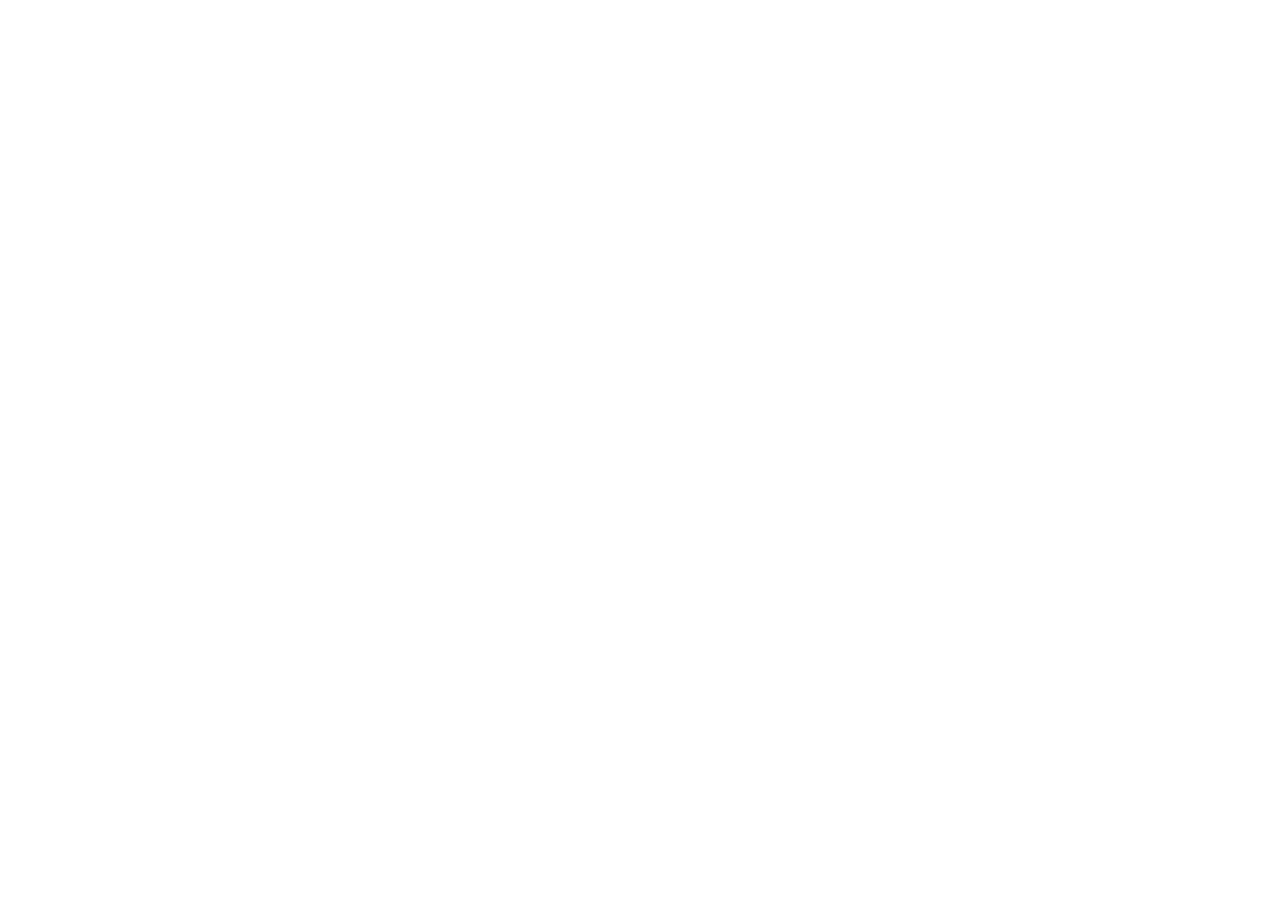
==== index.html @ 8bc3b3e1 "feat: initialize nexus unblocked game hub Set up project structure with React, Vite, Tailwind CSS, a" ====
<!doctype html>
<html lang="en">
  <head>
    <meta charset="UTF-8" />
    <meta name="viewport" content="width=device-width, initial-scale=1.0" />
    <title>Nexus Unblocked - HTML5 Games Hub</title>
    <meta name="description" content="Fast and lightweight unblocked HTML5 games collection loaded via iframe JSON configurations with tab disguise and theater mode." />
    <meta property="og:title" content="Nexus Unblocked - HTML5 Games Hub" />
    <meta property="og:description" content="Fast and lightweight unblocked HTML5 games collection loaded via iframe JSON configurations with tab disguise and theater mode." />
    <meta property="og:type" content="website" />
    <meta name="twitter:card" content="summary_large_image" />
    <link rel="icon" type="image/svg+xml" href="data:image/svg+xml,<svg xmlns='http://www.w3.org/2000/svg' viewBox='0 0 24 24' fill='%236366f1'><path d='M6 11h4V7a1 1 0 0 1 2 0v4h4a1 1 0 0 1 0 2h-4v4a1 1 0 0 1-2 0v-4H6a1 1 0 0 1 0-2z'/></svg>" />
    <link rel="preconnect" href="https://fonts.googleapis.com">
    <link rel="preconnect" href="https://fonts.gstatic.com" crossorigin>
    <link href="https://fonts.googleapis.com/css2?family=Plus+Jakarta+Sans:wght@400;500;600;700;800&family=JetBrains+Mono:wght@400;500;600&display=swap" rel="stylesheet">
  </head>
  <body>
    <div id="root"></div>
    <script type="module" src="/src/main.jsx"></script>
  </body>
</html>
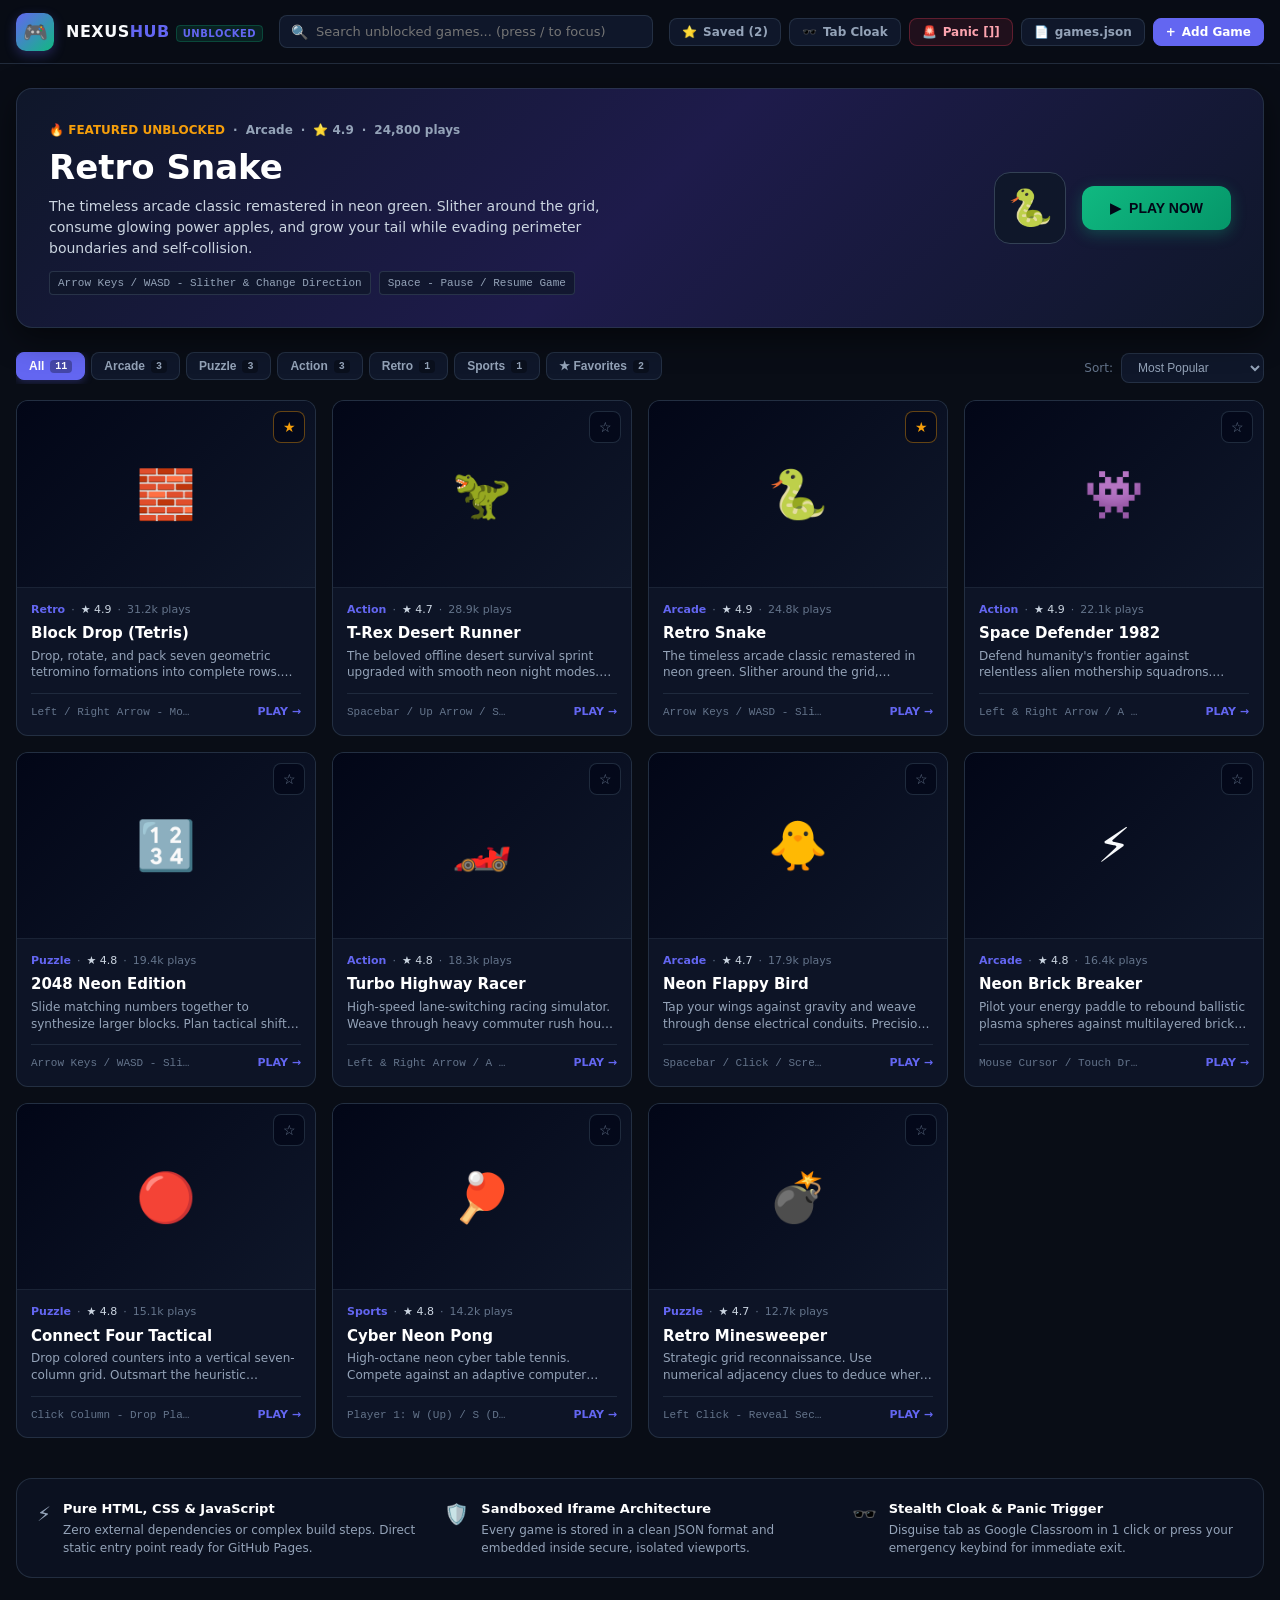
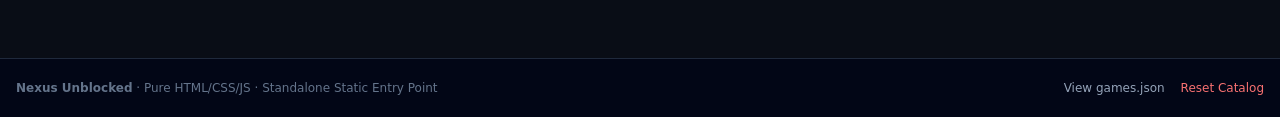
==== commit dc66b96f: "feat: implement core UI and game catalog logic Migrate application to a custom, build-free architect" ====
--- a/index.html
+++ b/index.html
@@ -13,10 +13,328 @@
     <link rel="preconnect" href="https://fonts.googleapis.com">
     <link rel="preconnect" href="https://fonts.gstatic.com" crossorigin>
     <link href="https://fonts.googleapis.com/css2?family=Plus+Jakarta+Sans:wght@400;500;600;700;800&family=JetBrains+Mono:wght@400;500;600&display=swap" rel="stylesheet">
+    <link rel="stylesheet" href="./src/style.css">
   </head>
   <body>
-    <div id="root"></div>
-    <script type="module" src="/src/main.jsx"></script>
+
+    <!-- Header Navigation -->
+    <header class="site-header">
+      <div class="container header-content">
+        
+        <!-- Brand Logo -->
+        <a class="brand" onclick="setCategory('All')">
+          <div class="brand-icon">🎮</div>
+          <div>
+            <div class="brand-title">Nexus<span>Hub</span><span class="badge-unblocked">Unblocked</span></div>
+          </div>
+        </a>
+
+        <!-- Live Search -->
+        <div class="search-bar">
+          <span class="search-icon">🔍</span>
+          <input
+            type="text"
+            id="searchInput"
+            class="search-input"
+            placeholder="Search unblocked games... (press / to focus)"
+          />
+        </div>
+
+        <!-- Quick Utilities -->
+        <div class="header-actions">
+          <button class="btn-action" onclick="setCategory('Favorites')" title="Saved Games">
+            <span>⭐</span>
+            <span id="favCountText">Saved (0)</span>
+          </button>
+
+          <button class="btn-action" onclick="openModal('cloakModal')" title="Disguise this browser tab">
+            <span>🕶️</span>
+            <span>Tab Cloak</span>
+          </button>
+
+          <button class="btn-action btn-panic" onclick="openModal('panicModal')" title="Emergency Panic Boss Key">
+            <span>🚨</span>
+            <span id="panicBtnText">Panic []]</span>
+          </button>
+
+          <button class="btn-action" onclick="openModal('jsonModal')" title="Inspect and edit games.json">
+            <span>📄</span>
+            <span>games.json</span>
+          </button>
+
+          <button class="btn-action btn-primary" onclick="openModal('addGameModal')">
+            <span>+</span>
+            <span>Add Game</span>
+          </button>
+        </div>
+
+      </div>
+    </header>
+
+    <!-- Main Content -->
+    <main class="container" style="flex: 1; padding-bottom: 40px;">
+      
+      <!-- Hero Featured Game Banner -->
+      <section id="heroBanner" class="hero-banner" style="display: none;"></section>
+
+      <!-- Category Filter & Sort Toolbar -->
+      <section class="filter-bar">
+        <div class="category-tabs" id="categoryTabs"></div>
+
+        <div style="display: flex; align-items: center; gap: 8px;">
+          <span style="font-size: 12px; color: var(--text-dim);">Sort:</span>
+          <select id="sortSelect" class="sort-select">
+            <option value="popular">Most Popular</option>
+            <option value="rating">Top Rated</option>
+            <option value="title">Alphabetical (A-Z)</option>
+          </select>
+        </div>
+      </section>
+
+      <!-- Search Count Indicator -->
+      <div id="searchCountMsg" style="font-size: 12px; color: var(--text-muted); margin-bottom: 12px; display: none;"></div>
+
+      <!-- Games Grid -->
+      <section id="gamesGrid" class="games-grid"></section>
+
+      <!-- Architecture Features Strip -->
+      <section class="features-strip">
+        <div class="feature-item">
+          <div class="feature-icon">⚡</div>
+          <div>
+            <div class="feature-title">Pure HTML, CSS & JavaScript</div>
+            <div>Zero external dependencies or complex build steps. Direct static entry point ready for GitHub Pages.</div>
+          </div>
+        </div>
+        <div class="feature-item">
+          <div class="feature-icon">🛡️</div>
+          <div>
+            <div class="feature-title">Sandboxed Iframe Architecture</div>
+            <div>Every game is stored in a clean JSON format and embedded inside secure, isolated viewports.</div>
+          </div>
+        </div>
+        <div class="feature-item">
+          <div class="feature-icon">🕶️</div>
+          <div>
+            <div class="feature-title">Stealth Cloak & Panic Trigger</div>
+            <div>Disguise tab as Google Classroom in 1 click or press your emergency keybind for immediate exit.</div>
+          </div>
+        </div>
+      </section>
+
+    </main>
+
+    <!-- Site Footer -->
+    <footer class="site-footer">
+      <div class="container footer-content">
+        <div>
+          <strong>Nexus Unblocked</strong> · Pure HTML/CSS/JS · Standalone Static Entry Point
+        </div>
+        <div style="display: flex; gap: 16px;">
+          <a style="color: var(--text-muted); cursor: pointer;" onclick="openModal('jsonModal')">View games.json</a>
+          <a style="color: #f87171; cursor: pointer;" onclick="resetCatalog()">Reset Catalog</a>
+        </div>
+      </div>
+    </footer>
+
+    <!-- ==================== MODALS ==================== -->
+
+    <!-- Theater Game Player Modal -->
+    <div id="theaterModal" class="modal-overlay">
+      <div id="theaterContainer" class="theater-container">
+        
+        <!-- Top Control Bar -->
+        <div class="theater-topbar">
+          <div style="display: flex; align-items: center; gap: 10px; min-width: 0;">
+            <span id="theaterEmoji" style="font-size: 26px;">🎮</span>
+            <div style="overflow: hidden;">
+              <div style="display: flex; align-items: center; gap: 8px;">
+                <h3 id="theaterTitle" style="font-size: 16px; font-weight: 800; color: #fff; white-space: nowrap; overflow: hidden; text-overflow: ellipsis;">Game Title</h3>
+                <span id="theaterCat" style="font-size: 11px; color: var(--primary); font-weight: 700;">Arcade</span>
+              </div>
+              <div style="font-size: 11px; color: var(--text-dim); display: flex; gap: 6px;">
+                <span id="theaterRating" style="color: var(--accent-amber);">★ 4.9</span>
+                <span>·</span>
+                <span id="theaterPlays">0 plays</span>
+              </div>
+            </div>
+          </div>
+
+          <div style="display: flex; align-items: center; gap: 6px;">
+            <button class="btn-action" id="theaterFavBtn" onclick="toggleTheaterFav()">☆ Favorite</button>
+            <button class="btn-action" onclick="reloadGame()" title="Restart Game">🔄 Reload</button>
+            <button class="btn-action" onclick="toggleCinemaMode()" title="Toggle Widescreen Cinema">📺 Cinema</button>
+            <button class="btn-action" onclick="toggleFullscreen()" title="Fullscreen">⛶ Fullscreen</button>
+            <a class="btn-action" id="theaterDirectLink" target="_blank" rel="noopener noreferrer" title="Open Direct Tab">↗ Direct</a>
+            <button class="btn-action btn-panic" onclick="closeTheater()" title="Close Theater (ESC)">✕ Close</button>
+          </div>
+        </div>
+
+        <!-- The Iframe Viewport -->
+        <div id="theaterIframeBox" class="theater-iframe-box">
+          <iframe
+            id="gameIframe"
+            class="theater-iframe"
+            title="Unblocked Game"
+            allow="fullscreen; autoplay; gamepad; keyboard"
+            sandbox="allow-scripts allow-same-origin allow-pointer-lock allow-forms"
+          ></iframe>
+        </div>
+
+        <!-- Game Description & Keybinds -->
+        <div style="background: #0f172a; border: 1px solid var(--border-subtle); border-radius: 12px; padding: 18px; display: flex; flex-direction: column; gap: 14px;">
+          <div style="display: grid; grid-template-columns: 2fr 1fr; gap: 20px;">
+            <div>
+              <h4 style="font-size: 12px; text-transform: uppercase; font-weight: 800; color: var(--text-dim); margin-bottom: 4px;">About This Game</h4>
+              <p id="theaterDesc" style="font-size: 13px; color: #cbd5e1; line-height: 1.5;"></p>
+              <div id="theaterTags" style="margin-top: 10px;"></div>
+            </div>
+
+            <div style="background: #020617; border: 1px solid var(--border-subtle); border-radius: 8px; padding: 12px;">
+              <h4 style="font-size: 12px; text-transform: uppercase; font-weight: 800; color: var(--primary); margin-bottom: 6px;">🕹️ Controls</h4>
+              <ul id="theaterControls" style="font-size: 12px; color: #94a3b8; font-family: var(--font-mono); list-style: none; display: flex; flex-direction: column; gap: 4px;"></ul>
+            </div>
+          </div>
+
+          <div style="border-top: 1px solid var(--border-subtle); padding-top: 12px;">
+            <div style="font-size: 11px; text-transform: uppercase; font-weight: 800; color: var(--text-dim); margin-bottom: 8px;">More Unblocked Games</div>
+            <div id="theaterRelated" style="display: grid; grid-template-columns: repeat(4, 1fr); gap: 10px;"></div>
+          </div>
+        </div>
+
+      </div>
+    </div>
+
+    <!-- Tab Cloaker Modal -->
+    <div id="cloakModal" class="modal-overlay">
+      <div class="modal-box">
+        <div class="modal-header">
+          <div class="modal-title">🕶️ Tab Cloaker (Disguise)</div>
+          <button class="modal-close" onclick="closeModal('cloakModal')">✕</button>
+        </div>
+        <div class="modal-body">
+          <p style="font-size: 12px; color: var(--text-muted); margin-bottom: 14px;">
+            Camouflage this browser tab's title and favicon so it appears as a study or productivity tool:
+          </p>
+          <div id="cloakList"></div>
+        </div>
+        <div class="modal-footer">
+          <button class="btn-action" onclick="resetCloak()">Reset to Original</button>
+          <button class="btn-action btn-primary" onclick="closeModal('cloakModal')">Done</button>
+        </div>
+      </div>
+    </div>
+
+    <!-- Panic Key Modal -->
+    <div id="panicModal" class="modal-overlay">
+      <div class="modal-box">
+        <div class="modal-header">
+          <div class="modal-title">🚨 Emergency Panic Boss Key</div>
+          <button class="modal-close" onclick="closeModal('panicModal')">✕</button>
+        </div>
+        <div class="modal-body">
+          <p style="font-size: 12px; color: var(--text-muted); margin-bottom: 14px;">
+            Pressing your panic trigger hotkey instantly leaves the portal and navigates to your chosen cover destination:
+          </p>
+          <div class="form-group">
+            <label class="form-label">Panic Trigger Key</label>
+            <input type="text" id="panicKeyInput" class="form-input" style="font-family: var(--font-mono); font-weight: bold; width: 100px; text-align: center;" maxlength="1" />
+            <small style="color: var(--text-dim); font-size: 11px;">Default is <code>]</code></small>
+          </div>
+          <div class="form-group">
+            <label class="form-label">Safe Destination URL</label>
+            <input type="url" id="panicUrlInput" class="form-input" placeholder="https://classroom.google.com" />
+          </div>
+        </div>
+        <div class="modal-footer">
+          <button class="btn-action" onclick="testPanicRedirect()">Test Redirect</button>
+          <button class="btn-action btn-primary" onclick="savePanicConfig()">Save Keybind</button>
+        </div>
+      </div>
+    </div>
+
+    <!-- games.json Manager Modal -->
+    <div id="jsonModal" class="modal-overlay">
+      <div class="modal-box modal-lg">
+        <div class="modal-header">
+          <div class="modal-title">📄 games.json Database Manager</div>
+          <button class="modal-close" onclick="closeModal('jsonModal')">✕</button>
+        </div>
+        <div class="modal-body">
+          <div style="display: flex; justify-content: space-between; align-items: center; margin-bottom: 10px;">
+            <span style="font-size: 12px; color: var(--text-muted);">Inspect or edit your games collection stored as iframes in JSON:</span>
+            <div style="display: flex; gap: 8px;">
+              <button class="btn-action" onclick="formatJson()">Format</button>
+              <button class="btn-action" onclick="downloadJsonFile()">Download games.json</button>
+            </div>
+          </div>
+          <textarea id="jsonEditor" class="form-textarea" style="min-height: 340px; font-size: 12px; line-height: 1.4;"></textarea>
+        </div>
+        <div class="modal-footer">
+          <button class="btn-action" style="color: #f87171; margin-right: auto;" onclick="resetCatalog()">Reset to Defaults</button>
+          <button class="btn-action" onclick="closeModal('jsonModal')">Cancel</button>
+          <button class="btn-action btn-primary" onclick="saveJsonChanges()">Save Changes</button>
+        </div>
+      </div>
+    </div>
+
+    <!-- Add Custom Game Modal -->
+    <div id="addGameModal" class="modal-overlay">
+      <div class="modal-box">
+        <div class="modal-header">
+          <div class="modal-title">➕ Add Custom Iframe Game</div>
+          <button class="modal-close" onclick="closeModal('addGameModal')">✕</button>
+        </div>
+        <form onsubmit="submitAddGame(event)">
+          <div class="modal-body">
+            <div style="display: grid; grid-template-columns: 3fr 1fr; gap: 10px;" class="form-group">
+              <div>
+                <label class="form-label">Game Title *</label>
+                <input type="text" id="addTitle" class="form-input" placeholder="e.g. Retro Racer" required />
+              </div>
+              <div>
+                <label class="form-label">Emoji Icon</label>
+                <input type="text" id="addEmoji" class="form-input" style="text-align: center;" value="🎮" maxlength="4" />
+              </div>
+            </div>
+
+            <div class="form-group">
+              <label class="form-label">Category</label>
+              <select id="addCategory" class="form-select">
+                <option value="Arcade">Arcade</option>
+                <option value="Action">Action</option>
+                <option value="Puzzle">Puzzle</option>
+                <option value="Retro">Retro</option>
+                <option value="Sports">Sports</option>
+                <option value="Casual">Casual</option>
+              </select>
+            </div>
+
+            <div class="form-group">
+              <label class="form-label">Iframe Game URL or &lt;iframe&gt; HTML *</label>
+              <textarea id="addIframe" class="form-textarea" placeholder="Paste URL (e.g. ./games/... or https://...) or <iframe> snippet" required></textarea>
+            </div>
+
+            <div class="form-group">
+              <label class="form-label">Description</label>
+              <input type="text" id="addDesc" class="form-input" placeholder="Quick description of gameplay..." />
+            </div>
+
+            <div class="form-group">
+              <label class="form-label">Key Controls (comma-separated)</label>
+              <input type="text" id="addControls" class="form-input" placeholder="Arrow Keys - Move, Space - Action" />
+            </div>
+          </div>
+          <div class="modal-footer">
+            <button type="button" class="btn-action" onclick="closeModal('addGameModal')">Cancel</button>
+            <button type="submit" class="btn-action btn-primary">Add to games.json</button>
+          </div>
+        </form>
+      </div>
+    </div>
+
+    <!-- Pure JavaScript Entry Point Script -->
+    <script type="module" src="./src/main.js"></script>
+
   </body>
 </html>
-
--- a/src/style.css
+++ b/src/style.css
@@ -0,0 +1,721 @@
+/* =========================================================
+   Nexus Unblocked - Modern Dark Theme Stylesheet
+   Pure CSS - Works in all browsers without build tools
+   ========================================================= */
+
+:root {
+  --bg-main: #090d16;
+  --bg-card: #0f172a;
+  --bg-card-hover: #162036;
+  --bg-elevated: #1e293b;
+  --border-subtle: rgba(51, 65, 85, 0.6);
+  --border-focus: #6366f1;
+  --primary: #6366f1;
+  --primary-hover: #4f46e5;
+  --accent-emerald: #10b981;
+  --accent-rose: #f43f5e;
+  --accent-amber: #f59e0b;
+  --accent-sky: #38bdf8;
+  --text-main: #f8fafc;
+  --text-muted: #94a3b8;
+  --text-dim: #64748b;
+  --font-sans: 'Plus Jakarta Sans', system-ui, -apple-system, sans-serif;
+  --font-mono: 'JetBrains Mono', monospace, monospace;
+}
+
+* {
+  box-sizing: border-box;
+  margin: 0;
+  padding: 0;
+}
+
+body {
+  font-family: var(--font-sans);
+  background-color: var(--bg-main);
+  color: var(--text-main);
+  min-height: 100vh;
+  display: flex;
+  flex-direction: column;
+  overflow-x: hidden;
+  line-height: 1.5;
+}
+
+/* Custom Scrollbars */
+::-webkit-scrollbar {
+  width: 8px;
+  height: 8px;
+}
+::-webkit-scrollbar-track {
+  background: #0f172a;
+}
+::-webkit-scrollbar-thumb {
+  background: #334155;
+  border-radius: 4px;
+}
+::-webkit-scrollbar-thumb:hover {
+  background: #475569;
+}
+
+/* Layout Container */
+.container {
+  width: 100%;
+  max-width: 1280px;
+  margin: 0 auto;
+  padding: 0 16px;
+}
+
+/* Header */
+.site-header {
+  position: sticky;
+  top: 0;
+  z-index: 40;
+  background: rgba(9, 13, 22, 0.85);
+  backdrop-filter: blur(12px);
+  -webkit-backdrop-filter: blur(12px);
+  border-bottom: 1px solid var(--border-subtle);
+  height: 64px;
+  display: flex;
+  align-items: center;
+}
+
+.header-content {
+  display: flex;
+  align-items: center;
+  justify-content: space-between;
+  gap: 16px;
+  width: 100%;
+}
+
+.brand {
+  display: flex;
+  align-items: center;
+  gap: 12px;
+  text-decoration: none;
+  color: inherit;
+  cursor: pointer;
+}
+
+.brand-icon {
+  width: 38px;
+  height: 38px;
+  border-radius: 10px;
+  background: linear-gradient(135deg, var(--primary), var(--accent-emerald));
+  display: flex;
+  align-items: center;
+  justify-content: center;
+  font-size: 20px;
+  box-shadow: 0 4px 12px rgba(99, 102, 241, 0.3);
+}
+
+.brand-title {
+  font-size: 16px;
+  font-weight: 800;
+  letter-spacing: 0.5px;
+  text-transform: uppercase;
+}
+.brand-title span {
+  color: var(--primary);
+}
+
+.badge-unblocked {
+  font-size: 10px;
+  text-transform: uppercase;
+  font-weight: 700;
+  color: var(--accent-emerald);
+  background: rgba(16, 185, 129, 0.12);
+  border: 1px solid rgba(16, 185, 129, 0.25);
+  padding: 2px 6px;
+  border-radius: 4px;
+  margin-left: 6px;
+}
+
+/* Search Input */
+.search-bar {
+  flex: 1;
+  max-width: 400px;
+  position: relative;
+}
+
+.search-input {
+  width: 100%;
+  padding: 8px 14px 8px 36px;
+  background: #0f172a;
+  border: 1px solid var(--border-subtle);
+  border-radius: 8px;
+  color: #fff;
+  font-size: 13px;
+  outline: none;
+  transition: all 0.2s;
+  font-family: inherit;
+}
+.search-input:focus {
+  border-color: var(--primary);
+  box-shadow: 0 0 0 2px rgba(99, 102, 241, 0.2);
+}
+
+.search-icon {
+  position: absolute;
+  left: 12px;
+  top: 50%;
+  transform: translateY(-50%);
+  color: var(--text-dim);
+  font-size: 14px;
+  pointer-events: none;
+}
+
+.search-clear {
+  position: absolute;
+  right: 10px;
+  top: 50%;
+  transform: translateY(-50%);
+  background: none;
+  border: none;
+  color: var(--text-dim);
+  cursor: pointer;
+  font-size: 16px;
+}
+
+/* Quick Action Buttons */
+.header-actions {
+  display: flex;
+  align-items: center;
+  gap: 8px;
+}
+
+.btn-action {
+  display: inline-flex;
+  align-items: center;
+  gap: 6px;
+  padding: 6px 12px;
+  background: #0f172a;
+  border: 1px solid var(--border-subtle);
+  color: var(--text-muted);
+  border-radius: 8px;
+  font-size: 12px;
+  font-weight: 600;
+  cursor: pointer;
+  transition: all 0.15s;
+  font-family: inherit;
+}
+.btn-action:hover {
+  background: #1e293b;
+  color: #fff;
+}
+.btn-action.btn-panic {
+  background: rgba(244, 63, 94, 0.1);
+  border-color: rgba(244, 63, 94, 0.3);
+  color: #fda4af;
+}
+.btn-action.btn-panic:hover {
+  background: rgba(244, 63, 94, 0.2);
+}
+.btn-action.btn-primary {
+  background: var(--primary);
+  border-color: var(--primary);
+  color: #fff;
+}
+.btn-action.btn-primary:hover {
+  background: var(--primary-hover);
+}
+
+/* Hero Featured Banner */
+.hero-banner {
+  position: relative;
+  background: linear-gradient(135deg, #0f172a 0%, #1e1b4b 50%, #0f172a 100%);
+  border: 1px solid var(--border-subtle);
+  border-radius: 16px;
+  padding: 28px;
+  margin-top: 24px;
+  display: flex;
+  flex-direction: column;
+  gap: 20px;
+  overflow: hidden;
+  box-shadow: 0 10px 30px rgba(0, 0, 0, 0.5);
+}
+
+@media (min-width: 768px) {
+  .hero-banner {
+    flex-direction: row;
+    align-items: center;
+    justify-content: space-between;
+    padding: 32px;
+  }
+}
+
+.hero-meta {
+  display: flex;
+  align-items: center;
+  gap: 8px;
+  font-size: 12px;
+  color: var(--text-muted);
+  margin-bottom: 8px;
+  font-weight: 600;
+}
+.hero-tag {
+  color: var(--accent-amber);
+  font-weight: 700;
+}
+.hero-title {
+  font-size: 28px;
+  font-weight: 800;
+  color: #fff;
+  line-height: 1.2;
+}
+@media (min-width: 768px) {
+  .hero-title { font-size: 34px; }
+}
+.hero-desc {
+  font-size: 14px;
+  color: #cbd5e1;
+  max-width: 600px;
+  margin-top: 8px;
+  line-height: 1.5;
+}
+.hero-controls {
+  display: flex;
+  flex-wrap: wrap;
+  gap: 8px;
+  margin-top: 12px;
+}
+.control-badge {
+  background: rgba(15, 23, 42, 0.8);
+  border: 1px solid rgba(51, 65, 85, 0.7);
+  padding: 3px 8px;
+  border-radius: 4px;
+  font-family: var(--font-mono);
+  font-size: 11px;
+  color: #94a3b8;
+}
+
+.hero-side {
+  display: flex;
+  align-items: center;
+  gap: 16px;
+}
+.hero-thumb {
+  width: 72px;
+  height: 72px;
+  background: #0f172a;
+  border: 1px solid #334155;
+  border-radius: 16px;
+  display: flex;
+  align-items: center;
+  justify-content: center;
+  font-size: 36px;
+}
+.btn-play-hero {
+  background: linear-gradient(135deg, var(--accent-emerald), #059669);
+  color: #020617;
+  font-weight: 800;
+  font-size: 14px;
+  padding: 14px 28px;
+  border-radius: 12px;
+  border: none;
+  cursor: pointer;
+  display: flex;
+  align-items: center;
+  gap: 8px;
+  box-shadow: 0 4px 15px rgba(16, 185, 129, 0.3);
+  transition: transform 0.15s;
+}
+.btn-play-hero:hover {
+  transform: scale(1.03);
+}
+
+/* Category Filter Bar */
+.filter-bar {
+  display: flex;
+  flex-direction: column;
+  gap: 12px;
+  margin: 24px 0 16px 0;
+}
+@media (min-width: 640px) {
+  .filter-bar {
+    flex-direction: row;
+    align-items: center;
+    justify-content: space-between;
+  }
+}
+
+.category-tabs {
+  display: flex;
+  align-items: center;
+  gap: 6px;
+  overflow-x: auto;
+  padding-bottom: 4px;
+}
+.cat-btn {
+  background: #0f172a;
+  border: 1px solid var(--border-subtle);
+  color: var(--text-muted);
+  padding: 6px 12px;
+  border-radius: 8px;
+  font-size: 12px;
+  font-weight: 600;
+  cursor: pointer;
+  white-space: nowrap;
+  display: flex;
+  align-items: center;
+  gap: 6px;
+  transition: all 0.15s;
+}
+.cat-btn:hover {
+  background: #1e293b;
+  color: #fff;
+}
+.cat-btn.active {
+  background: var(--primary);
+  border-color: var(--primary);
+  color: #fff;
+  box-shadow: 0 2px 8px rgba(99, 102, 241, 0.3);
+}
+.cat-count {
+  font-size: 10px;
+  background: rgba(0, 0, 0, 0.3);
+  padding: 1px 5px;
+  border-radius: 4px;
+  font-family: var(--font-mono);
+}
+
+.sort-select {
+  background: #0f172a;
+  border: 1px solid var(--border-subtle);
+  color: var(--text-muted);
+  padding: 6px 12px;
+  border-radius: 8px;
+  font-size: 12px;
+  cursor: pointer;
+  outline: none;
+}
+
+/* Games Grid */
+.games-grid {
+  display: grid;
+  grid-template-columns: repeat(1, 1fr);
+  gap: 16px;
+}
+@media (min-width: 480px) {
+  .games-grid { grid-template-columns: repeat(2, 1fr); }
+}
+@media (min-width: 768px) {
+  .games-grid { grid-template-columns: repeat(3, 1fr); }
+}
+@media (min-width: 1024px) {
+  .games-grid { grid-template-columns: repeat(4, 1fr); }
+}
+
+/* Game Card */
+.game-card {
+  background: rgba(15, 23, 42, 0.85);
+  border: 1px solid var(--border-subtle);
+  border-radius: 12px;
+  overflow: hidden;
+  display: flex;
+  flex-direction: column;
+  cursor: pointer;
+  transition: transform 0.2s, box-shadow 0.2s, border-color 0.2s;
+  position: relative;
+}
+.game-card:hover {
+  transform: translateY(-4px);
+  border-color: rgba(99, 102, 241, 0.6);
+  box-shadow: 0 12px 24px -6px rgba(0, 0, 0, 0.6);
+}
+
+.card-thumb {
+  aspect-ratio: 16 / 10;
+  background: linear-gradient(135deg, #020617, #0f172a);
+  border-bottom: 1px solid rgba(51, 65, 85, 0.5);
+  display: flex;
+  align-items: center;
+  justify-content: center;
+  position: relative;
+  font-size: 48px;
+  user-select: none;
+}
+
+.btn-card-fav {
+  position: absolute;
+  top: 10px;
+  right: 10px;
+  width: 32px;
+  height: 32px;
+  background: rgba(2, 6, 23, 0.7);
+  border: 1px solid var(--border-subtle);
+  border-radius: 8px;
+  display: flex;
+  align-items: center;
+  justify-content: center;
+  color: var(--text-dim);
+  cursor: pointer;
+  transition: all 0.15s;
+  font-size: 14px;
+}
+.btn-card-fav:hover,
+.btn-card-fav.active {
+  color: var(--accent-amber);
+  border-color: rgba(245, 158, 11, 0.4);
+}
+
+.card-body {
+  padding: 14px;
+  display: flex;
+  flex-direction: column;
+  flex: 1;
+  justify-content: space-between;
+}
+
+.card-meta {
+  display: flex;
+  align-items: center;
+  gap: 6px;
+  font-size: 11px;
+  color: var(--text-dim);
+  margin-bottom: 6px;
+}
+.card-cat {
+  color: var(--primary);
+  font-weight: 700;
+}
+.card-rating {
+  color: #cbd5e1;
+}
+
+.card-title {
+  font-size: 15px;
+  font-weight: 800;
+  color: #fff;
+  line-height: 1.3;
+}
+.card-desc {
+  font-size: 12px;
+  color: var(--text-muted);
+  margin-top: 4px;
+  display: -webkit-box;
+  -webkit-line-clamp: 2;
+  -webkit-box-orient: vertical;
+  overflow: hidden;
+  line-height: 1.4;
+}
+
+.card-footer {
+  margin-top: 12px;
+  padding-top: 10px;
+  border-top: 1px solid rgba(51, 65, 85, 0.5);
+  display: flex;
+  align-items: center;
+  justify-content: space-between;
+  font-size: 11px;
+  color: var(--text-dim);
+  font-family: var(--font-mono);
+}
+.card-play-txt {
+  color: var(--primary);
+  font-weight: 700;
+  font-family: var(--font-sans);
+}
+
+/* Modals */
+.modal-overlay {
+  position: fixed;
+  inset: 0;
+  background: rgba(2, 6, 23, 0.88);
+  backdrop-filter: blur(6px);
+  -webkit-backdrop-filter: blur(6px);
+  z-index: 100;
+  display: none;
+  align-items: center;
+  justify-content: center;
+  padding: 16px;
+}
+.modal-overlay.open {
+  display: flex;
+}
+
+.modal-box {
+  background: #0f172a;
+  border: 1px solid var(--border-subtle);
+  border-radius: 16px;
+  width: 100%;
+  max-width: 540px;
+  box-shadow: 0 20px 40px rgba(0, 0, 0, 0.7);
+  display: flex;
+  flex-direction: column;
+  overflow: hidden;
+  animation: modalIn 0.15s ease-out;
+}
+.modal-box.modal-lg {
+  max-width: 860px;
+}
+
+@keyframes modalIn {
+  from { opacity: 0; transform: scale(0.96); }
+  to { opacity: 1; transform: scale(1); }
+}
+
+.modal-header {
+  padding: 16px 20px;
+  border-bottom: 1px solid var(--border-subtle);
+  display: flex;
+  align-items: center;
+  justify-content: space-between;
+}
+.modal-title {
+  font-size: 16px;
+  font-weight: 800;
+  color: #fff;
+}
+.modal-close {
+  background: none;
+  border: none;
+  color: var(--text-dim);
+  font-size: 20px;
+  cursor: pointer;
+  line-height: 1;
+}
+.modal-close:hover {
+  color: #fff;
+}
+
+.modal-body {
+  padding: 20px;
+  overflow-y: auto;
+  max-height: 75vh;
+}
+
+.modal-footer {
+  padding: 14px 20px;
+  border-top: 1px solid var(--border-subtle);
+  background: rgba(2, 6, 23, 0.4);
+  display: flex;
+  align-items: center;
+  justify-content: flex-end;
+  gap: 10px;
+}
+
+/* Theater Player Modal */
+.theater-container {
+  width: 100%;
+  max-width: 1040px;
+  display: flex;
+  flex-direction: column;
+  gap: 12px;
+  margin: auto;
+}
+.theater-container.cinema {
+  max-width: 1280px;
+}
+
+.theater-topbar {
+  background: #0f172a;
+  border: 1px solid var(--border-subtle);
+  border-radius: 12px;
+  padding: 12px 16px;
+  display: flex;
+  align-items: center;
+  justify-content: space-between;
+  gap: 12px;
+}
+
+.theater-iframe-box {
+  width: 100%;
+  aspect-ratio: 16 / 10;
+  background: #000;
+  border-radius: 12px;
+  border: 1px solid var(--border-subtle);
+  overflow: hidden;
+  box-shadow: 0 20px 40px rgba(0,0,0,0.8);
+}
+@media (min-width: 768px) {
+  .theater-iframe-box { aspect-ratio: 16 / 9; }
+}
+
+.theater-iframe {
+  width: 100%;
+  height: 100%;
+  border: none;
+  display: block;
+}
+
+/* Forms */
+.form-group {
+  margin-bottom: 14px;
+}
+.form-label {
+  display: block;
+  font-size: 12px;
+  font-weight: 700;
+  color: #cbd5e1;
+  margin-bottom: 6px;
+}
+.form-input, .form-textarea, .form-select {
+  width: 100%;
+  background: #020617;
+  border: 1px solid var(--border-subtle);
+  border-radius: 8px;
+  padding: 8px 12px;
+  color: #fff;
+  font-size: 13px;
+  outline: none;
+  font-family: inherit;
+}
+.form-input:focus, .form-textarea:focus, .form-select:focus {
+  border-color: var(--primary);
+}
+.form-textarea {
+  resize: vertical;
+  min-height: 80px;
+  font-family: var(--font-mono);
+}
+
+/* Info feature strip */
+.features-strip {
+  display: grid;
+  grid-template-columns: repeat(1, 1fr);
+  gap: 16px;
+  margin: 40px 0;
+  padding: 20px;
+  background: rgba(15, 23, 42, 0.5);
+  border: 1px solid var(--border-subtle);
+  border-radius: 16px;
+}
+@media (min-width: 768px) {
+  .features-strip { grid-template-columns: repeat(3, 1fr); }
+}
+.feature-item {
+  display: flex;
+  gap: 12px;
+  font-size: 12px;
+  color: var(--text-muted);
+}
+.feature-icon {
+  font-size: 20px;
+}
+.feature-title {
+  font-size: 13px;
+  font-weight: 700;
+  color: #fff;
+  margin-bottom: 2px;
+}
+
+/* Footer */
+.site-footer {
+  margin-top: auto;
+  border-top: 1px solid var(--border-subtle);
+  background: rgba(2, 6, 23, 0.9);
+  padding: 20px 0;
+  font-size: 12px;
+  color: var(--text-dim);
+}
+.footer-content {
+  display: flex;
+  flex-direction: column;
+  align-items: center;
+  justify-content: space-between;
+  gap: 10px;
+}
+@media (min-width: 640px) {
+  .footer-content {
+    flex-direction: row;
+  }
+}
